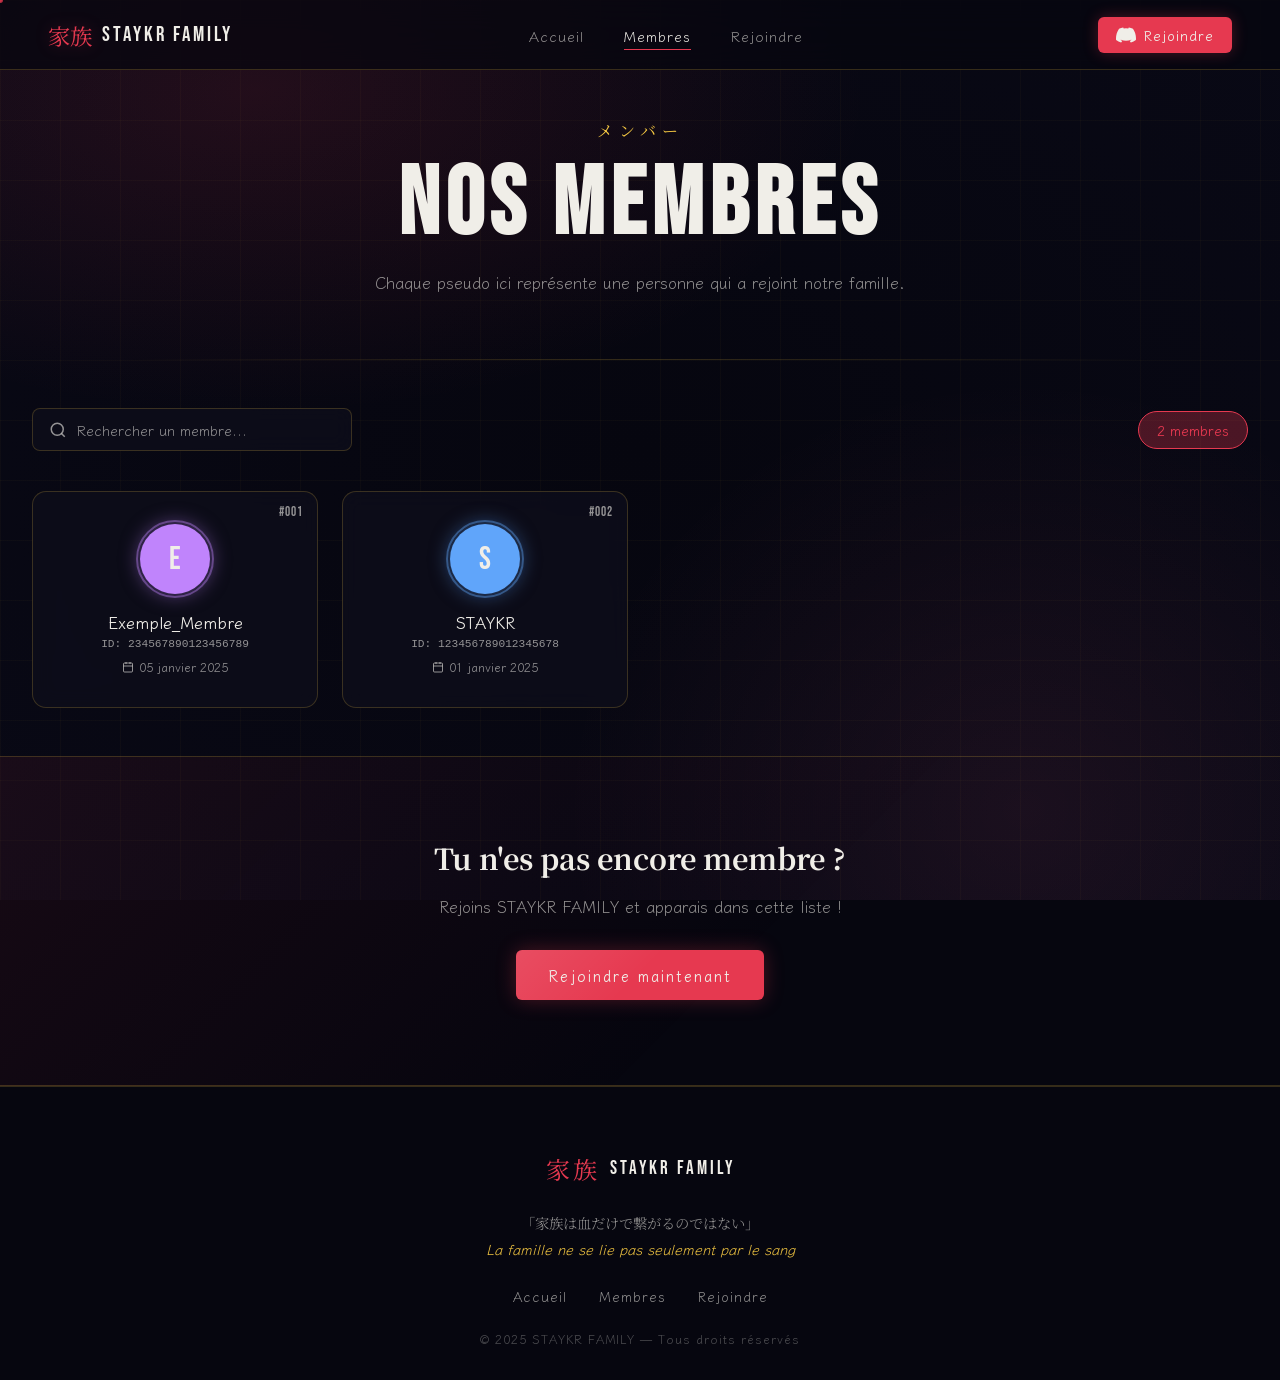
==== membres.html @ 94d7b800 "Premier Upload" ====
<!DOCTYPE html>
<html lang="fr">
<head>
  <meta charset="UTF-8" />
  <meta name="viewport" content="width=device-width, initial-scale=1.0"/>
  <title>STAYKR FAMILY — Membres</title>
  <link rel="preconnect" href="https://fonts.googleapis.com">
  <link rel="preconnect" href="https://fonts.gstatic.com" crossorigin>
  <link href="https://fonts.googleapis.com/css2?family=Noto+Serif+JP:wght@300;400;700;900&family=Bebas+Neue&family=Klee+One:wght@400;600&display=swap" rel="stylesheet">
  <link rel="stylesheet" href="css/style.css">
</head>
<body>

  <div class="sakura-container" id="sakuraContainer"></div>
  <div class="bg-gradient"></div>
  <div class="grid-overlay"></div>

  <nav class="navbar" id="navbar">
    <div class="nav-logo">
      <span class="kanji">家族</span>
      <span class="brand">STAYKR FAMILY</span>
    </div>
    <ul class="nav-links">
      <li><a href="index.html">Accueil</a></li>
      <li><a href="membres.html" class="active">Membres</a></li>
      <li><a href="rejoindre.html">Rejoindre</a></li>
    </ul>
    <div class="nav-discord">
      <a href="rejoindre.html" class="btn-discord">
        <svg width="20" height="20" viewBox="0 0 24 24" fill="currentColor"><path d="M20.317 4.37a19.791 19.791 0 0 0-4.885-1.515.074.074 0 0 0-.079.037c-.21.375-.444.864-.608 1.25a18.27 18.27 0 0 0-5.487 0 12.64 12.64 0 0 0-.617-1.25.077.077 0 0 0-.079-.037A19.736 19.736 0 0 0 3.677 4.37a.07.07 0 0 0-.032.027C.533 9.046-.32 13.58.099 18.057.1 18.08.114 18.1.127 18.115a19.9 19.9 0 0 0 5.993 3.03.078.078 0 0 0 .084-.028 14.09 14.09 0 0 0 1.226-1.994.076.076 0 0 0-.041-.106 13.107 13.107 0 0 1-1.872-.892.077.077 0 0 1-.008-.128 10.2 10.2 0 0 0 .372-.292.074.074 0 0 1 .077-.01c3.928 1.793 8.18 1.793 12.062 0a.074.074 0 0 1 .078.01c.12.098.246.198.373.292a.077.077 0 0 1-.006.127 12.299 12.299 0 0 1-1.873.892.077.077 0 0 0-.041.107c.36.698.772 1.362 1.225 1.993a.076.076 0 0 0 .084.028 19.839 19.839 0 0 0 6.002-3.03.077.077 0 0 0 .032-.054c.5-5.177-.838-9.674-3.549-13.66a.061.061 0 0 0-.031-.03z"/></svg>
        Rejoindre
      </a>
    </div>
  </nav>

  <!-- Page Header -->
  <section class="page-hero">
    <div class="page-hero-content">
      <p class="page-sub">メンバー</p>
      <h1 class="page-title">Nos Membres</h1>
      <p class="page-desc">Chaque pseudo ici représente une personne qui a rejoint notre famille.</p>
    </div>
  </section>

  <!-- Search & Filter -->
  <section class="members-section">
    <div class="members-controls">
      <div class="search-box">
        <svg class="search-icon" width="18" height="18" viewBox="0 0 24 24" fill="none" stroke="currentColor" stroke-width="2"><circle cx="11" cy="11" r="8"/><path d="m21 21-4.35-4.35"/></svg>
        <input type="text" id="searchInput" placeholder="Rechercher un membre..." />
      </div>
      <div class="members-count-badge">
        <span id="displayCount">0</span> membres
      </div>
    </div>

    <!-- Membres Grid -->
    <div class="members-grid" id="membersGrid">
      <div class="loading-state">
        <div class="loading-spinner"></div>
        <p>Chargement des membres...</p>
      </div>
    </div>

    <!-- Empty state -->
    <div class="empty-state" id="emptyState" style="display:none;">
      <div class="empty-kanji">探</div>
      <p>Aucun membre trouvé</p>
    </div>
  </section>

  <!-- CTA pour rejoindre -->
  <section class="join-cta-section">
    <div class="join-cta-content">
      <h2>Tu n'es pas encore membre ?</h2>
      <p>Rejoins STAYKR FAMILY et apparais dans cette liste !</p>
      <a href="rejoindre.html" class="btn-primary">Rejoindre maintenant</a>
    </div>
  </section>

  <footer class="footer">
    <div class="footer-content">
      <div class="footer-logo">
        <span class="kanji">家族</span>
        <span>STAYKR FAMILY</span>
      </div>
      <p class="footer-quote">「家族は血だけで繋がるのではない」<br><em>La famille ne se lie pas seulement par le sang</em></p>
      <div class="footer-links">
        <a href="index.html">Accueil</a>
        <a href="membres.html">Membres</a>
        <a href="rejoindre.html">Rejoindre</a>
      </div>
      <p class="footer-copy">© 2025 STAYKR FAMILY — Tous droits réservés</p>
    </div>
  </footer>

  <script src="js/sakura.js"></script>
  <script src="js/main.js"></script>
  <script>
    let allMembers = [];

    const colors = ['#ff6b9d','#c084fc','#60a5fa','#34d399','#fbbf24','#f87171','#a78bfa'];

    function getColor(username) {
      let hash = 0;
      for (let c of username) hash += c.charCodeAt(0);
      return colors[hash % colors.length];
    }

    function renderMembers(members) {
      const grid = document.getElementById('membersGrid');
      const empty = document.getElementById('emptyState');
      document.getElementById('displayCount').textContent = members.length;

      if (members.length === 0) {
        grid.innerHTML = '';
        empty.style.display = 'flex';
        return;
      }
      empty.style.display = 'none';

      grid.innerHTML = members.map((m, i) => {
        const color = getColor(m.username);
        const date = new Date(m.joined_at);
        const dateStr = date.toLocaleDateString('fr-FR', { day: '2-digit', month: 'long', year: 'numeric' });
        const num = String(i + 1).padStart(3, '0');
        return `
          <div class="member-card reveal-up" style="--delay:${(i % 12) * 0.05}s">
            <div class="member-card-num">#${num}</div>
            <div class="member-card-avatar" style="--color:${color}">
              ${m.username.charAt(0).toUpperCase()}
              <div class="avatar-ring" style="--color:${color}"></div>
            </div>
            <div class="member-card-body">
              <h3 class="member-card-name">${m.username}</h3>
              <p class="member-card-id">ID: ${m.discord_id}</p>
              <p class="member-card-date">
                <svg width="12" height="12" viewBox="0 0 24 24" fill="none" stroke="currentColor" stroke-width="2"><rect x="3" y="4" width="18" height="18" rx="2"/><line x1="16" y1="2" x2="16" y2="6"/><line x1="8" y1="2" x2="8" y2="6"/><line x1="3" y1="10" x2="21" y2="10"/></svg>
                ${dateStr}
              </p>
            </div>
            <div class="member-card-glow" style="--color:${color}"></div>
          </div>
        `;
      }).join('');
      revealElements();
    }

    fetch('api/members.json')
      .then(r => r.json())
      .then(data => {
        allMembers = [...data.members].reverse();
        renderMembers(allMembers);
      })
      .catch(() => {
        document.getElementById('membersGrid').innerHTML = `
          <div class="error-state">
            <div class="error-kanji">⚠</div>
            <p>Impossible de charger les membres.</p>
            <p class="error-sub">Assure-toi que le bot Discord est configuré.</p>
          </div>
        `;
      });

    document.getElementById('searchInput').addEventListener('input', function() {
      const q = this.value.toLowerCase().trim();
      const filtered = q ? allMembers.filter(m => m.username.toLowerCase().includes(q)) : allMembers;
      renderMembers(filtered);
    });
  </script>
</body>
</html>
---- css/style.css ----
/* ============================================
   STAYKR FAMILY — CSS Principal
   Thème Japonais Animé
   ============================================ */

@import url('https://fonts.googleapis.com/css2?family=Noto+Serif+JP:wght@300;400;700;900&family=Bebas+Neue&family=Klee+One:wght@400;600&display=swap');

/* ---- Variables ---- */
:root {
  --black: #06060f;
  --deep: #0d0d1a;
  --panel: rgba(13, 13, 26, 0.85);
  --red: #e63950;
  --red-glow: rgba(230, 57, 80, 0.3);
  --gold: #f5c842;
  --gold-dim: rgba(245, 200, 66, 0.15);
  --pink: #ff6b9d;
  --pink-dim: rgba(255, 107, 157, 0.15);
  --white: #f0eee8;
  --white-dim: rgba(240, 238, 232, 0.6);
  --border: rgba(245, 200, 66, 0.2);
  --font-title: 'Bebas Neue', sans-serif;
  --font-jp: 'Noto Serif JP', serif;
  --font-body: 'Klee One', cursive;
}

/* ---- Reset ---- */
*, *::before, *::after { box-sizing: border-box; margin: 0; padding: 0; }
html { scroll-behavior: smooth; }
body {
  background: var(--black);
  color: var(--white);
  font-family: var(--font-body);
  overflow-x: hidden;
  cursor: default;
}
a { text-decoration: none; color: inherit; }

/* ---- Curseur personnalisé ---- */
body { cursor: url("data:image/svg+xml,%3Csvg xmlns='http://www.w3.org/2000/svg' width='24' height='24' viewBox='0 0 24 24'%3E%3Ccircle cx='12' cy='12' r='4' fill='%23e63950' opacity='0.8'/%3E%3C/svg%3E") 12 12, auto; }

/* ---- Fond animé ---- */
.bg-gradient {
  position: fixed;
  inset: 0;
  background:
    radial-gradient(ellipse 80% 60% at 20% 10%, rgba(230, 57, 80, 0.12) 0%, transparent 60%),
    radial-gradient(ellipse 60% 80% at 80% 90%, rgba(255, 107, 157, 0.08) 0%, transparent 60%),
    radial-gradient(ellipse 100% 100% at 50% 50%, #06060f 0%, #0a0a18 100%);
  z-index: -2;
  animation: bgPulse 8s ease-in-out infinite alternate;
}
@keyframes bgPulse {
  0%   { opacity: 1; }
  100% { opacity: 0.85; filter: hue-rotate(10deg); }
}

.grid-overlay {
  position: fixed;
  inset: 0;
  background-image:
    linear-gradient(rgba(245, 200, 66, 0.03) 1px, transparent 1px),
    linear-gradient(90deg, rgba(245, 200, 66, 0.03) 1px, transparent 1px);
  background-size: 60px 60px;
  z-index: -1;
  animation: gridMove 20s linear infinite;
}
@keyframes gridMove {
  0%   { background-position: 0 0; }
  100% { background-position: 60px 60px; }
}

/* ---- Sakura container ---- */
.sakura-container {
  position: fixed;
  inset: 0;
  pointer-events: none;
  z-index: 0;
  overflow: hidden;
}

/* ---- Navbar ---- */
.navbar {
  position: fixed;
  top: 0; left: 0; right: 0;
  z-index: 1000;
  display: flex;
  align-items: center;
  justify-content: space-between;
  padding: 0 3rem;
  height: 70px;
  background: rgba(6, 6, 15, 0.7);
  backdrop-filter: blur(20px);
  border-bottom: 1px solid var(--border);
  transition: all 0.3s;
}
.navbar.scrolled {
  height: 60px;
  background: rgba(6, 6, 15, 0.95);
}

.nav-logo {
  display: flex;
  align-items: center;
  gap: 10px;
}
.nav-logo .kanji {
  font-family: var(--font-jp);
  font-size: 1.4rem;
  color: var(--red);
  filter: drop-shadow(0 0 8px var(--red-glow));
  animation: kanjiFloat 3s ease-in-out infinite;
}
@keyframes kanjiFloat {
  0%, 100% { transform: translateY(0); }
  50%       { transform: translateY(-3px); }
}
.nav-logo .brand {
  font-family: var(--font-title);
  font-size: 1.3rem;
  letter-spacing: 3px;
  color: var(--white);
}

.nav-links {
  display: flex;
  list-style: none;
  gap: 2.5rem;
}
.nav-links a {
  font-family: var(--font-body);
  font-size: 0.9rem;
  letter-spacing: 1px;
  color: var(--white-dim);
  position: relative;
  transition: color 0.3s;
}
.nav-links a::after {
  content: '';
  position: absolute;
  bottom: -4px; left: 0; right: 0;
  height: 1px;
  background: var(--red);
  transform: scaleX(0);
  transition: transform 0.3s;
  transform-origin: left;
}
.nav-links a:hover,
.nav-links a.active {
  color: var(--white);
}
.nav-links a:hover::after,
.nav-links a.active::after {
  transform: scaleX(1);
}

.btn-discord {
  display: flex;
  align-items: center;
  gap: 8px;
  padding: 8px 18px;
  background: var(--red);
  color: var(--white);
  border-radius: 6px;
  font-size: 0.85rem;
  font-weight: 600;
  letter-spacing: 1px;
  transition: all 0.3s;
  box-shadow: 0 0 15px var(--red-glow);
}
.btn-discord:hover {
  background: #c8233d;
  transform: translateY(-2px);
  box-shadow: 0 0 25px var(--red-glow);
}

/* ---- Hero ---- */
.hero {
  min-height: 100vh;
  display: flex;
  align-items: center;
  justify-content: center;
  padding: 0 2rem;
  position: relative;
  overflow: hidden;
}

.hero-content {
  display: flex;
  align-items: center;
  gap: 6rem;
  max-width: 1100px;
  width: 100%;
  padding-top: 70px;
}

/* Torii Gate SVG animé */
.torii-gate {
  flex-shrink: 0;
  width: 180px;
  display: flex;
  flex-direction: column;
  align-items: center;
  animation: toriiPulse 4s ease-in-out infinite;
}
@keyframes toriiPulse {
  0%, 100% { filter: drop-shadow(0 0 20px var(--red-glow)); }
  50%       { filter: drop-shadow(0 0 40px rgba(230,57,80,0.5)); }
}
.torii-top {
  width: 180px; height: 18px;
  background: var(--red);
  border-radius: 4px 4px 0 0;
  position: relative;
}
.torii-top::before, .torii-top::after {
  content: '';
  position: absolute;
  bottom: -10px; left: -20px; right: -20px;
  height: 14px;
  background: var(--red);
  border-radius: 2px;
}
.torii-top::after { bottom: -24px; left: -10px; right: -10px; }
.torii-mid {
  width: 140px; height: 12px;
  background: var(--red);
  margin-top: 20px;
  border-radius: 2px;
}
.torii-pillars {
  display: flex;
  justify-content: space-between;
  width: 130px;
  margin-top: 8px;
}
.pillar {
  width: 14px;
  height: 200px;
  background: linear-gradient(180deg, var(--red) 0%, #8b1a28 100%);
  border-radius: 0 0 4px 4px;
}

.hero-text { flex: 1; }
.hero-sub {
  font-family: var(--font-jp);
  font-size: 0.95rem;
  color: var(--gold);
  letter-spacing: 4px;
  margin-bottom: 1rem;
  opacity: 0;
  animation: revealUp 0.8s 0.2s forwards;
}
.hero-title {
  display: flex;
  flex-direction: column;
  gap: 0;
  line-height: 0.9;
  margin-bottom: 1.5rem;
}
.hero-title .line1 {
  font-family: var(--font-title);
  font-size: clamp(5rem, 10vw, 9rem);
  color: var(--white);
  letter-spacing: 8px;
  opacity: 0;
  animation: revealUp 0.8s 0.4s forwards;
}
.hero-title .line2 {
  font-family: var(--font-title);
  font-size: clamp(5rem, 10vw, 9rem);
  color: var(--red);
  letter-spacing: 8px;
  text-shadow: 0 0 40px var(--red-glow);
  opacity: 0;
  animation: revealUp 0.8s 0.6s forwards;
}
.hero-desc {
  color: var(--white-dim);
  font-size: 1rem;
  line-height: 1.8;
  margin-bottom: 2.5rem;
  opacity: 0;
  animation: revealUp 0.8s 0.8s forwards;
}
.hero-cta {
  display: flex;
  gap: 1rem;
  flex-wrap: wrap;
  opacity: 0;
  animation: revealUp 0.8s 1s forwards;
}

.scroll-indicator {
  position: absolute;
  bottom: 2.5rem;
  left: 50%;
  transform: translateX(-50%);
  display: flex;
  flex-direction: column;
  align-items: center;
  gap: 8px;
  color: var(--white-dim);
  font-size: 0.75rem;
  letter-spacing: 3px;
  text-transform: uppercase;
  animation: fadeIn 1s 1.5s both;
}
.scroll-line {
  width: 1px;
  height: 50px;
  background: linear-gradient(180deg, var(--gold) 0%, transparent 100%);
  animation: scrollLine 2s ease-in-out infinite;
}
@keyframes scrollLine {
  0%   { transform: scaleY(0); transform-origin: top; opacity: 0; }
  50%  { transform: scaleY(1); transform-origin: top; opacity: 1; }
  100% { transform: scaleY(0); transform-origin: bottom; opacity: 0; }
}

/* ---- Boutons ---- */
.btn-primary {
  display: inline-block;
  padding: 14px 32px;
  background: var(--red);
  color: var(--white);
  font-family: var(--font-body);
  font-size: 0.95rem;
  font-weight: 600;
  letter-spacing: 2px;
  border-radius: 6px;
  transition: all 0.3s;
  box-shadow: 0 0 20px var(--red-glow);
  position: relative;
  overflow: hidden;
}
.btn-primary::before {
  content: '';
  position: absolute;
  inset: 0;
  background: linear-gradient(135deg, rgba(255,255,255,0.1) 0%, transparent 50%);
  transition: opacity 0.3s;
}
.btn-primary:hover {
  transform: translateY(-3px);
  box-shadow: 0 0 35px var(--red-glow), 0 8px 20px rgba(0,0,0,0.4);
}

.btn-secondary {
  display: inline-block;
  padding: 14px 32px;
  background: transparent;
  color: var(--white);
  font-family: var(--font-body);
  font-size: 0.95rem;
  font-weight: 600;
  letter-spacing: 2px;
  border: 1px solid var(--border);
  border-radius: 6px;
  transition: all 0.3s;
}
.btn-secondary:hover {
  border-color: var(--gold);
  color: var(--gold);
  background: var(--gold-dim);
  transform: translateY(-3px);
}

.btn-outline {
  display: inline-block;
  padding: 12px 28px;
  border: 1px solid var(--red);
  color: var(--red);
  border-radius: 6px;
  font-size: 0.9rem;
  letter-spacing: 1px;
  transition: all 0.3s;
}
.btn-outline:hover {
  background: var(--red);
  color: var(--white);
  box-shadow: 0 0 20px var(--red-glow);
}

/* ---- Stats ---- */
.stats-section {
  padding: 5rem 2rem;
  max-width: 1000px;
  margin: 0 auto;
}
.stats-grid {
  display: grid;
  grid-template-columns: repeat(3, 1fr);
  gap: 2rem;
}
.stat-card {
  text-align: center;
  padding: 3rem 2rem;
  background: var(--panel);
  border: 1px solid var(--border);
  border-radius: 12px;
  position: relative;
  overflow: hidden;
  transition: all 0.3s;
  backdrop-filter: blur(10px);
}
.stat-card::before {
  content: '';
  position: absolute;
  inset: 0;
  background: linear-gradient(135deg, var(--red-glow) 0%, transparent 60%);
  opacity: 0;
  transition: opacity 0.3s;
}
.stat-card:hover {
  transform: translateY(-8px);
  border-color: var(--red);
  box-shadow: 0 20px 40px rgba(0,0,0,0.4), 0 0 30px var(--red-glow);
}
.stat-card:hover::before { opacity: 1; }
.stat-kanji {
  font-family: var(--font-jp);
  font-size: 3rem;
  color: var(--red);
  opacity: 0.4;
  margin-bottom: 0.5rem;
  filter: blur(0);
  transition: all 0.3s;
}
.stat-card:hover .stat-kanji { opacity: 0.8; filter: drop-shadow(0 0 10px var(--red-glow)); }
.stat-number {
  font-family: var(--font-title);
  font-size: 3.5rem;
  color: var(--white);
  line-height: 1;
  margin-bottom: 0.5rem;
}
.stat-label {
  color: var(--white-dim);
  font-size: 0.85rem;
  letter-spacing: 2px;
  text-transform: uppercase;
}

/* ---- Section Header ---- */
.section-header {
  display: flex;
  align-items: center;
  gap: 1.5rem;
  margin-bottom: 3rem;
  max-width: 1200px;
  margin-left: auto;
  margin-right: auto;
  padding: 0 2rem;
}
.section-line {
  flex: 1;
  height: 1px;
  background: linear-gradient(90deg, transparent, var(--border), transparent);
}
.section-title {
  font-family: var(--font-jp);
  font-size: 1.2rem;
  font-weight: 400;
  color: var(--gold);
  white-space: nowrap;
  letter-spacing: 2px;
}

/* ---- Recent Members (Homepage) ---- */
.recent-section {
  padding: 4rem 2rem;
  max-width: 1200px;
  margin: 0 auto;
}
.members-preview {
  display: grid;
  grid-template-columns: repeat(auto-fill, minmax(260px, 1fr));
  gap: 1rem;
  margin-bottom: 2.5rem;
}
.member-pill {
  display: flex;
  align-items: center;
  gap: 1rem;
  padding: 1rem 1.5rem;
  background: var(--panel);
  border: 1px solid var(--border);
  border-radius: 10px;
  transition: all 0.3s;
  backdrop-filter: blur(10px);
}
.member-pill:hover {
  border-color: var(--red);
  background: rgba(230, 57, 80, 0.08);
  transform: translateX(6px);
}
.member-avatar {
  width: 40px; height: 40px;
  background: var(--red);
  border-radius: 50%;
  display: flex;
  align-items: center;
  justify-content: center;
  font-family: var(--font-title);
  font-size: 1.2rem;
  flex-shrink: 0;
  box-shadow: 0 0 15px var(--red-glow);
}
.member-info { flex: 1; overflow: hidden; }
.member-name {
  font-weight: 600;
  font-size: 0.95rem;
  display: block;
  overflow: hidden;
  text-overflow: ellipsis;
  white-space: nowrap;
}
.member-date {
  font-size: 0.75rem;
  color: var(--white-dim);
}

.section-cta { text-align: center; }

/* ---- Features ---- */
.features-section {
  padding: 5rem 2rem;
  max-width: 1100px;
  margin: 0 auto;
}
.features-grid {
  display: grid;
  grid-template-columns: repeat(3, 1fr);
  gap: 2rem;
}
.feature-card {
  padding: 2.5rem;
  background: var(--panel);
  border: 1px solid var(--border);
  border-radius: 12px;
  transition: all 0.4s;
  position: relative;
  overflow: hidden;
  backdrop-filter: blur(10px);
}
.feature-card::after {
  content: '';
  position: absolute;
  bottom: 0; left: 0; right: 0;
  height: 2px;
  background: linear-gradient(90deg, var(--red), var(--pink));
  transform: scaleX(0);
  transition: transform 0.4s;
}
.feature-card:hover {
  transform: translateY(-8px);
  border-color: rgba(230, 57, 80, 0.3);
  box-shadow: 0 20px 40px rgba(0,0,0,0.4);
}
.feature-card:hover::after { transform: scaleX(1); }
.feature-icon {
  font-size: 2.5rem;
  margin-bottom: 1.2rem;
  display: block;
}
.feature-card h3 {
  font-family: var(--font-jp);
  font-size: 1.1rem;
  margin-bottom: 0.8rem;
  color: var(--white);
}
.feature-card p {
  color: var(--white-dim);
  font-size: 0.9rem;
  line-height: 1.7;
}

/* ---- Page Hero ---- */
.page-hero {
  min-height: 40vh;
  display: flex;
  align-items: center;
  justify-content: center;
  text-align: center;
  padding: 100px 2rem 3rem;
  position: relative;
}
.page-hero::after {
  content: '';
  position: absolute;
  bottom: 0; left: 10%; right: 10%;
  height: 1px;
  background: linear-gradient(90deg, transparent, var(--border), transparent);
}
.page-sub {
  font-family: var(--font-jp);
  color: var(--gold);
  letter-spacing: 6px;
  font-size: 1rem;
  margin-bottom: 1rem;
  animation: revealUp 0.6s 0.1s both;
}
.page-title {
  font-family: var(--font-title);
  font-size: clamp(3rem, 8vw, 6rem);
  letter-spacing: 6px;
  animation: revealUp 0.6s 0.2s both;
  line-height: 1;
}
.page-desc {
  color: var(--white-dim);
  margin-top: 1rem;
  font-size: 1rem;
  animation: revealUp 0.6s 0.3s both;
}

/* ---- Members Page ---- */
.members-section {
  padding: 3rem 2rem;
  max-width: 1300px;
  margin: 0 auto;
}
.members-controls {
  display: flex;
  align-items: center;
  justify-content: space-between;
  margin-bottom: 2.5rem;
  gap: 1rem;
  flex-wrap: wrap;
}
.search-box {
  display: flex;
  align-items: center;
  gap: 10px;
  background: var(--panel);
  border: 1px solid var(--border);
  border-radius: 8px;
  padding: 10px 16px;
  width: 320px;
  backdrop-filter: blur(10px);
  transition: border-color 0.3s;
}
.search-box:focus-within { border-color: var(--red); }
.search-icon { color: var(--white-dim); flex-shrink: 0; }
.search-box input {
  background: none;
  border: none;
  outline: none;
  color: var(--white);
  font-family: var(--font-body);
  font-size: 0.9rem;
  width: 100%;
}
.search-box input::placeholder { color: var(--white-dim); }

.members-count-badge {
  padding: 8px 18px;
  background: var(--red-glow);
  border: 1px solid var(--red);
  border-radius: 20px;
  font-size: 0.85rem;
  color: var(--red);
  font-weight: 600;
}

.members-grid {
  display: grid;
  grid-template-columns: repeat(auto-fill, minmax(240px, 1fr));
  gap: 1.5rem;
}

/* ---- Member Card ---- */
.member-card {
  position: relative;
  padding: 2rem 1.5rem;
  background: var(--panel);
  border: 1px solid var(--border);
  border-radius: 14px;
  text-align: center;
  transition: all 0.4s;
  backdrop-filter: blur(10px);
  overflow: hidden;
  animation-delay: var(--delay, 0s);
}
.member-card:hover {
  transform: translateY(-8px) scale(1.02);
  border-color: var(--color, var(--red));
  box-shadow: 0 20px 40px rgba(0,0,0,0.5), 0 0 25px rgba(from var(--color, var(--red)) r g b / 0.3);
}
.member-card-glow {
  position: absolute;
  inset: 0;
  background: radial-gradient(circle at 50% 0%, var(--color) 0%, transparent 70%);
  opacity: 0;
  transition: opacity 0.4s;
  pointer-events: none;
}
.member-card:hover .member-card-glow { opacity: 0.06; }
.member-card-num {
  position: absolute;
  top: 12px; right: 14px;
  font-family: var(--font-title);
  font-size: 0.8rem;
  color: var(--white-dim);
  letter-spacing: 1px;
}
.member-card-avatar {
  width: 70px; height: 70px;
  background: var(--color, var(--red));
  border-radius: 50%;
  display: flex;
  align-items: center;
  justify-content: center;
  font-family: var(--font-title);
  font-size: 2rem;
  margin: 0 auto 1rem;
  position: relative;
  box-shadow: 0 0 20px color-mix(in srgb, var(--color, var(--red)) 50%, transparent);
}
.avatar-ring {
  position: absolute;
  inset: -4px;
  border-radius: 50%;
  border: 2px solid var(--color, var(--red));
  opacity: 0.4;
  animation: ringPulse 2s ease-in-out infinite;
}
@keyframes ringPulse {
  0%, 100% { transform: scale(1); opacity: 0.4; }
  50%       { transform: scale(1.1); opacity: 0; }
}
.member-card-name {
  font-size: 1rem;
  font-weight: 600;
  margin-bottom: 4px;
  overflow: hidden;
  text-overflow: ellipsis;
  white-space: nowrap;
}
.member-card-id {
  font-size: 0.7rem;
  color: var(--white-dim);
  margin-bottom: 8px;
  font-family: monospace;
}
.member-card-date {
  font-size: 0.75rem;
  color: var(--white-dim);
  display: flex;
  align-items: center;
  justify-content: center;
  gap: 5px;
}

/* Empty / Loading / Error states */
.loading-state, .error-state, .empty-state {
  grid-column: 1/-1;
  display: flex;
  flex-direction: column;
  align-items: center;
  justify-content: center;
  padding: 5rem 2rem;
  gap: 1rem;
  color: var(--white-dim);
}
.loading-spinner {
  width: 50px; height: 50px;
  border: 2px solid var(--border);
  border-top-color: var(--red);
  border-radius: 50%;
  animation: spin 0.8s linear infinite;
}
@keyframes spin { to { transform: rotate(360deg); } }

.empty-state { display: flex; }
.empty-kanji, .error-kanji {
  font-family: var(--font-jp);
  font-size: 4rem;
  opacity: 0.3;
}
.error-sub { font-size: 0.8rem; }
.no-members {
  grid-column: 1/-1;
  text-align: center;
  color: var(--white-dim);
  padding: 3rem;
  font-style: italic;
}

.loading-members {
  grid-column: 1/-1;
  display: flex;
  justify-content: center;
  align-items: center;
  gap: 8px;
  padding: 3rem;
}
.loading-dot {
  width: 10px; height: 10px;
  background: var(--red);
  border-radius: 50%;
  animation: dotBounce 1.2s ease-in-out infinite;
}
.loading-dot:nth-child(2) { animation-delay: 0.2s; }
.loading-dot:nth-child(3) { animation-delay: 0.4s; }
@keyframes dotBounce {
  0%, 80%, 100% { transform: scale(0.8); opacity: 0.4; }
  40%           { transform: scale(1.2); opacity: 1; }
}

/* ---- Join Page ---- */
.join-section {
  max-width: 900px;
  margin: 0 auto;
  padding: 3rem 2rem 6rem;
  display: flex;
  flex-direction: column;
  gap: 4rem;
}
.join-card {
  background: var(--panel);
  border: 1px solid var(--border);
  border-radius: 16px;
  padding: 2.5rem;
  backdrop-filter: blur(10px);
}
.join-card-header {
  display: flex;
  align-items: flex-start;
  gap: 1.5rem;
  margin-bottom: 2rem;
}
.discord-big { color: #5865F2; filter: drop-shadow(0 0 15px rgba(88,101,242,0.5)); }
.join-card-header h2 {
  font-family: var(--font-jp);
  font-size: 1.4rem;
  margin-bottom: 0.5rem;
}
.join-card-header p { color: var(--white-dim); font-size: 0.9rem; }

.server-preview {
  display: flex;
  align-items: center;
  gap: 1.5rem;
  padding: 1.5rem;
  background: rgba(88,101,242,0.08);
  border: 1px solid rgba(88,101,242,0.2);
  border-radius: 10px;
  margin-bottom: 1.5rem;
}
.server-icon {
  width: 60px; height: 60px;
  background: var(--red);
  border-radius: 50%;
  display: flex;
  align-items: center;
  justify-content: center;
  flex-shrink: 0;
  box-shadow: 0 0 20px var(--red-glow);
}
.server-kanji { font-family: var(--font-jp); font-size: 1.5rem; }
.server-info h3 { font-size: 1.1rem; margin-bottom: 2px; }
.server-info p { color: var(--white-dim); font-size: 0.85rem; }
.server-stats {
  display: flex;
  align-items: center;
  gap: 6px;
  margin-top: 6px;
  font-size: 0.8rem;
  color: #43b581;
}
.online-dot {
  width: 8px; height: 8px;
  background: #43b581;
  border-radius: 50%;
  animation: onlinePulse 2s ease-in-out infinite;
}
@keyframes onlinePulse {
  0%, 100% { box-shadow: 0 0 0 0 rgba(67,181,129,0.4); }
  70%       { box-shadow: 0 0 0 6px rgba(67,181,129,0); }
}

.btn-discord-big {
  display: flex;
  align-items: center;
  justify-content: center;
  gap: 12px;
  padding: 16px 32px;
  background: #5865F2;
  color: var(--white);
  border-radius: 10px;
  font-size: 1.1rem;
  font-weight: 700;
  letter-spacing: 1px;
  width: 100%;
  transition: all 0.3s;
  box-shadow: 0 0 20px rgba(88,101,242,0.3);
}
.btn-discord-big:hover {
  background: #4752c4;
  transform: translateY(-3px);
  box-shadow: 0 0 35px rgba(88,101,242,0.5);
}

.join-note {
  margin-top: 1rem;
  padding: 10px 14px;
  background: rgba(245,200,66,0.08);
  border: 1px solid rgba(245,200,66,0.2);
  border-radius: 6px;
  font-size: 0.8rem;
  color: var(--gold);
}
.join-note code {
  font-family: monospace;
  background: rgba(245,200,66,0.15);
  padding: 2px 6px;
  border-radius: 3px;
}

/* Steps */
.steps-section { text-align: center; }
.steps-title {
  font-family: var(--font-jp);
  font-size: 1.5rem;
  margin-bottom: 2.5rem;
  color: var(--gold);
}
.steps-grid {
  display: grid;
  grid-template-columns: repeat(3, 1fr);
  gap: 1.5rem;
}
.step-card {
  padding: 2.5rem 1.5rem;
  background: var(--panel);
  border: 1px solid var(--border);
  border-radius: 12px;
  position: relative;
  transition: all 0.3s;
  backdrop-filter: blur(10px);
}
.step-card:hover {
  border-color: var(--gold);
  transform: translateY(-6px);
  box-shadow: 0 15px 30px rgba(0,0,0,0.3), 0 0 20px var(--gold-dim);
}
.step-num {
  font-family: var(--font-title);
  font-size: 3rem;
  color: var(--red);
  opacity: 0.3;
  position: absolute;
  top: 10px; right: 16px;
  line-height: 1;
}
.step-kanji {
  font-family: var(--font-jp);
  font-size: 2.5rem;
  color: var(--gold);
  margin-bottom: 1rem;
  display: block;
}
.step-card h3 { font-size: 1rem; margin-bottom: 0.7rem; }
.step-card p { color: var(--white-dim); font-size: 0.85rem; line-height: 1.7; }

/* Bot section */
.bot-section {
  background: var(--panel);
  border: 1px solid var(--border);
  border-radius: 16px;
  padding: 2.5rem;
  backdrop-filter: blur(10px);
}
.bot-section h2 {
  font-family: var(--font-jp);
  font-size: 1.4rem;
  margin-bottom: 0.7rem;
}
.bot-section > p { color: var(--white-dim); margin-bottom: 2rem; }
.bot-instructions { display: flex; flex-direction: column; gap: 1.5rem; }
.instruction-block {
  padding: 1.5rem;
  background: rgba(245,200,66,0.04);
  border: 1px solid rgba(245,200,66,0.1);
  border-radius: 8px;
}
.instruction-block h3 {
  color: var(--gold);
  margin-bottom: 0.6rem;
  font-size: 0.95rem;
}
.instruction-block p { color: var(--white-dim); font-size: 0.87rem; margin-bottom: 0.8rem; }
.instruction-block p code {
  font-family: monospace;
  background: rgba(0,0,0,0.3);
  padding: 2px 6px;
  border-radius: 3px;
  color: var(--white);
}
.code-block {
  padding: 12px 16px;
  background: rgba(0,0,0,0.5);
  border: 1px solid rgba(255,255,255,0.08);
  border-radius: 6px;
  font-family: monospace;
  font-size: 0.85rem;
  color: #a3e635;
  line-height: 1.8;
}

/* ---- Join CTA Section ---- */
.join-cta-section {
  padding: 5rem 2rem;
  text-align: center;
  background: linear-gradient(135deg, rgba(230,57,80,0.08) 0%, transparent 60%);
  border-top: 1px solid var(--border);
  border-bottom: 1px solid var(--border);
}
.join-cta-content h2 {
  font-family: var(--font-jp);
  font-size: 1.8rem;
  margin-bottom: 1rem;
}
.join-cta-content p {
  color: var(--white-dim);
  margin-bottom: 2rem;
}

/* ---- Footer ---- */
.footer {
  padding: 4rem 2rem 2rem;
  border-top: 1px solid var(--border);
}
.footer-content {
  max-width: 600px;
  margin: 0 auto;
  text-align: center;
  display: flex;
  flex-direction: column;
  gap: 1.5rem;
  align-items: center;
}
.footer-logo {
  display: flex;
  align-items: center;
  gap: 10px;
  font-family: var(--font-title);
  font-size: 1.2rem;
  letter-spacing: 3px;
}
.footer-logo .kanji {
  font-family: var(--font-jp);
  color: var(--red);
  font-size: 1.5rem;
}
.footer-quote {
  color: var(--white-dim);
  font-family: var(--font-jp);
  font-size: 0.9rem;
  line-height: 1.8;
  font-weight: 300;
}
.footer-quote em { font-style: italic; color: var(--gold); font-family: var(--font-body); }
.footer-links {
  display: flex;
  gap: 2rem;
}
.footer-links a {
  color: var(--white-dim);
  font-size: 0.85rem;
  letter-spacing: 1px;
  transition: color 0.3s;
}
.footer-links a:hover { color: var(--red); }
.footer-copy {
  color: rgba(240,238,232,0.3);
  font-size: 0.75rem;
  letter-spacing: 1px;
}

/* ---- Reveal animations ---- */
@keyframes revealUp {
  from { opacity: 0; transform: translateY(30px); }
  to   { opacity: 1; transform: translateY(0); }
}
@keyframes fadeIn {
  from { opacity: 0; }
  to   { opacity: 1; }
}
.reveal-up {
  opacity: 0;
  transform: translateY(30px);
  transition: opacity 0.6s ease, transform 0.6s ease;
}
.reveal-up.revealed {
  opacity: 1;
  transform: translateY(0);
}

/* ---- Responsive ---- */
@media (max-width: 900px) {
  .hero-content { flex-direction: column; gap: 2rem; text-align: center; }
  .torii-gate { width: 120px; }
  .pillar { height: 130px; }
  .hero-cta { justify-content: center; }
  .stats-grid, .features-grid, .steps-grid { grid-template-columns: 1fr; }
  .section-header { flex-direction: column; }
  .section-line { display: none; }
  .navbar { padding: 0 1rem; }
  .nav-links { gap: 1rem; }
}
@media (max-width: 600px) {
  .members-controls { flex-direction: column; align-items: stretch; }
  .search-box { width: 100%; }
  .join-card-header { flex-direction: column; }
}
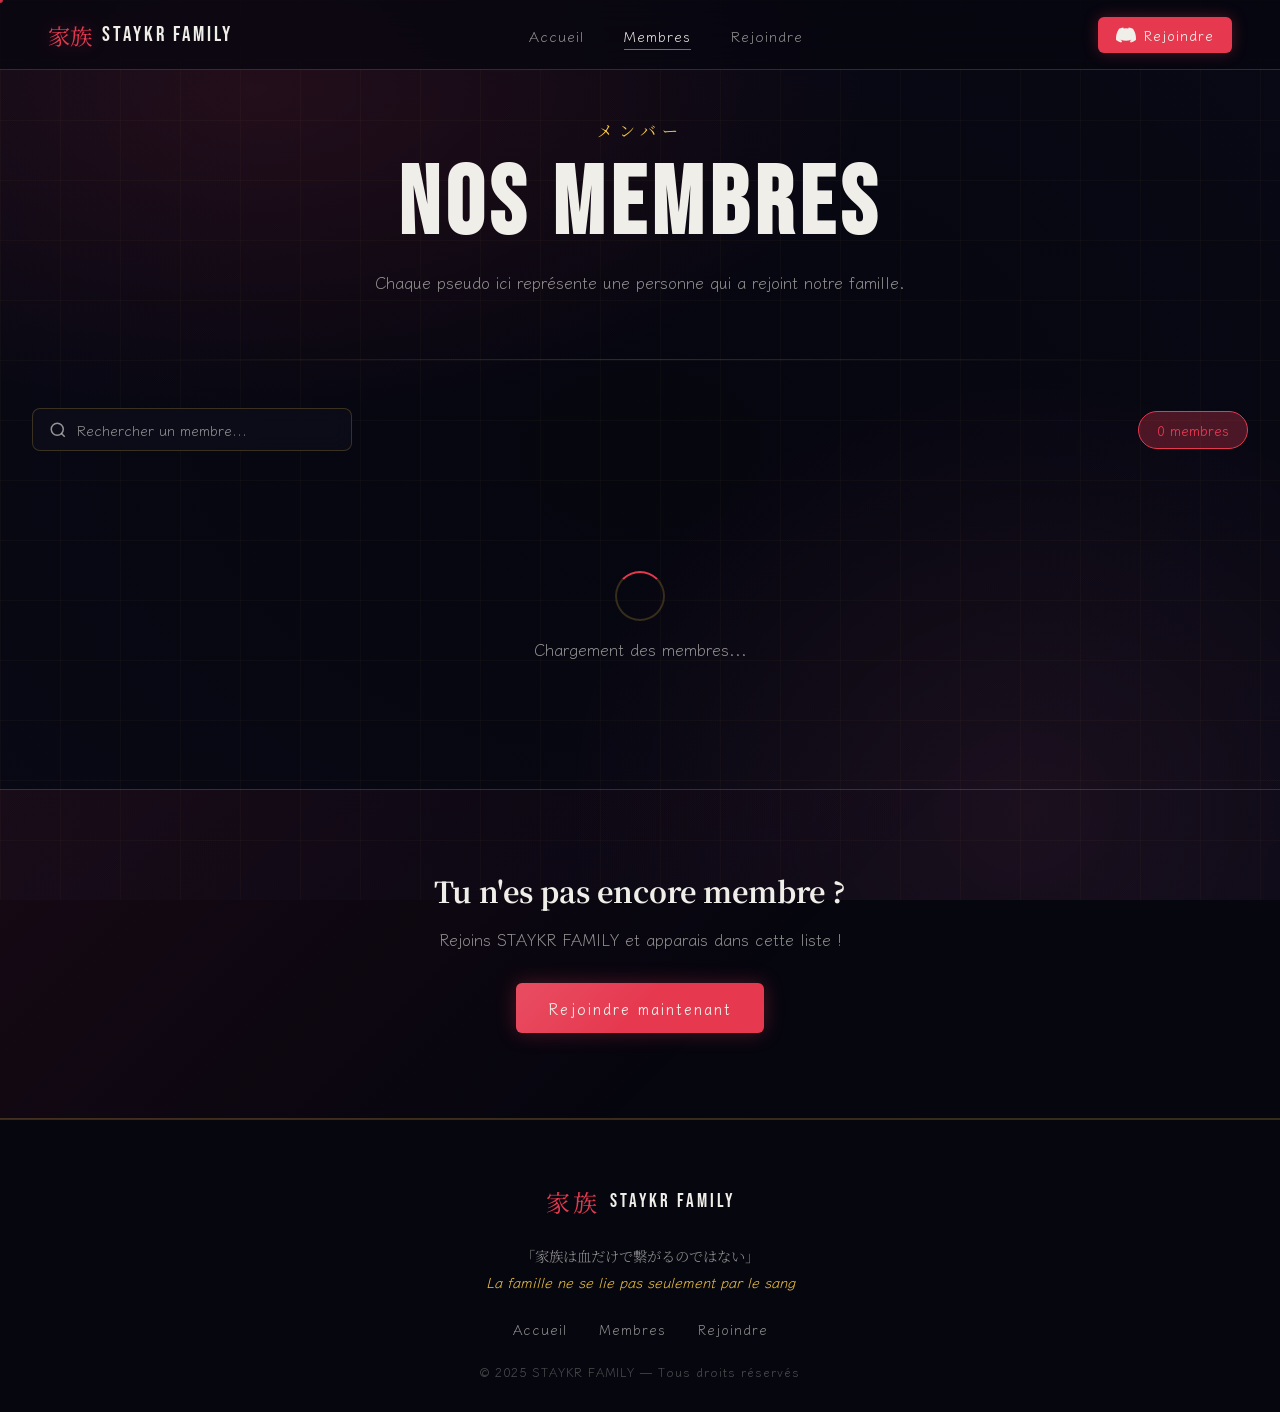
==== commit 21675be7: "Update membres.html" ====
--- a/membres.html
+++ b/membres.html
@@ -95,6 +95,7 @@
   </footer>
 
   <script src="js/sakura.js"></script>
+  <script src="js/membres-data.js"></script>
   <script src="js/main.js"></script>
   <script>
     let allMembers = [];
@@ -146,21 +147,9 @@
       revealElements();
     }
 
-    fetch('api/members.json')
-      .then(r => r.json())
-      .then(data => {
-        allMembers = [...data.members].reverse();
-        renderMembers(allMembers);
-      })
-      .catch(() => {
-        document.getElementById('membersGrid').innerHTML = `
-          <div class="error-state">
-            <div class="error-kanji">⚠</div>
-            <p>Impossible de charger les membres.</p>
-            <p class="error-sub">Assure-toi que le bot Discord est configuré.</p>
-          </div>
-        `;
-      });
+    // Chargement depuis membres-data.js (compatible GitHub Pages ✅)
+    allMembers = [...MEMBRES_DATA].reverse();
+    renderMembers(allMembers);
 
     document.getElementById('searchInput').addEventListener('input', function() {
       const q = this.value.toLowerCase().trim();
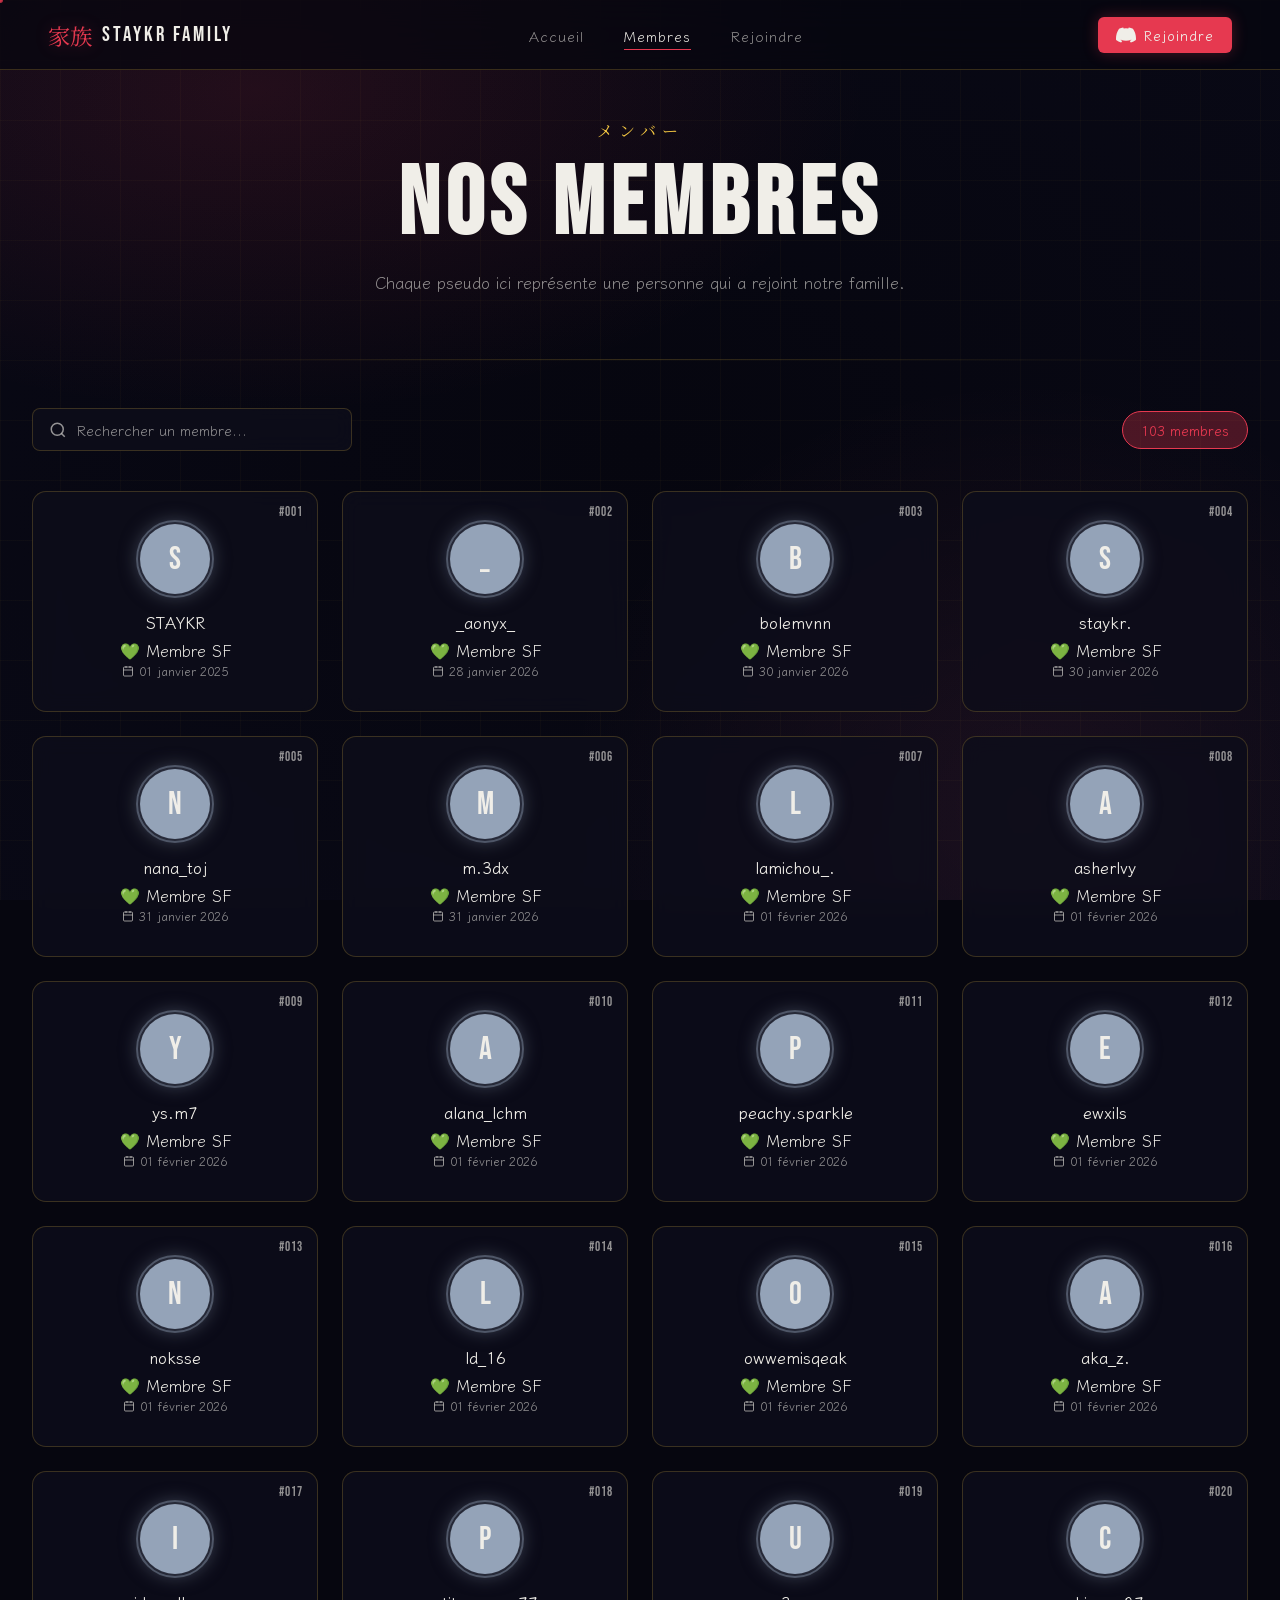
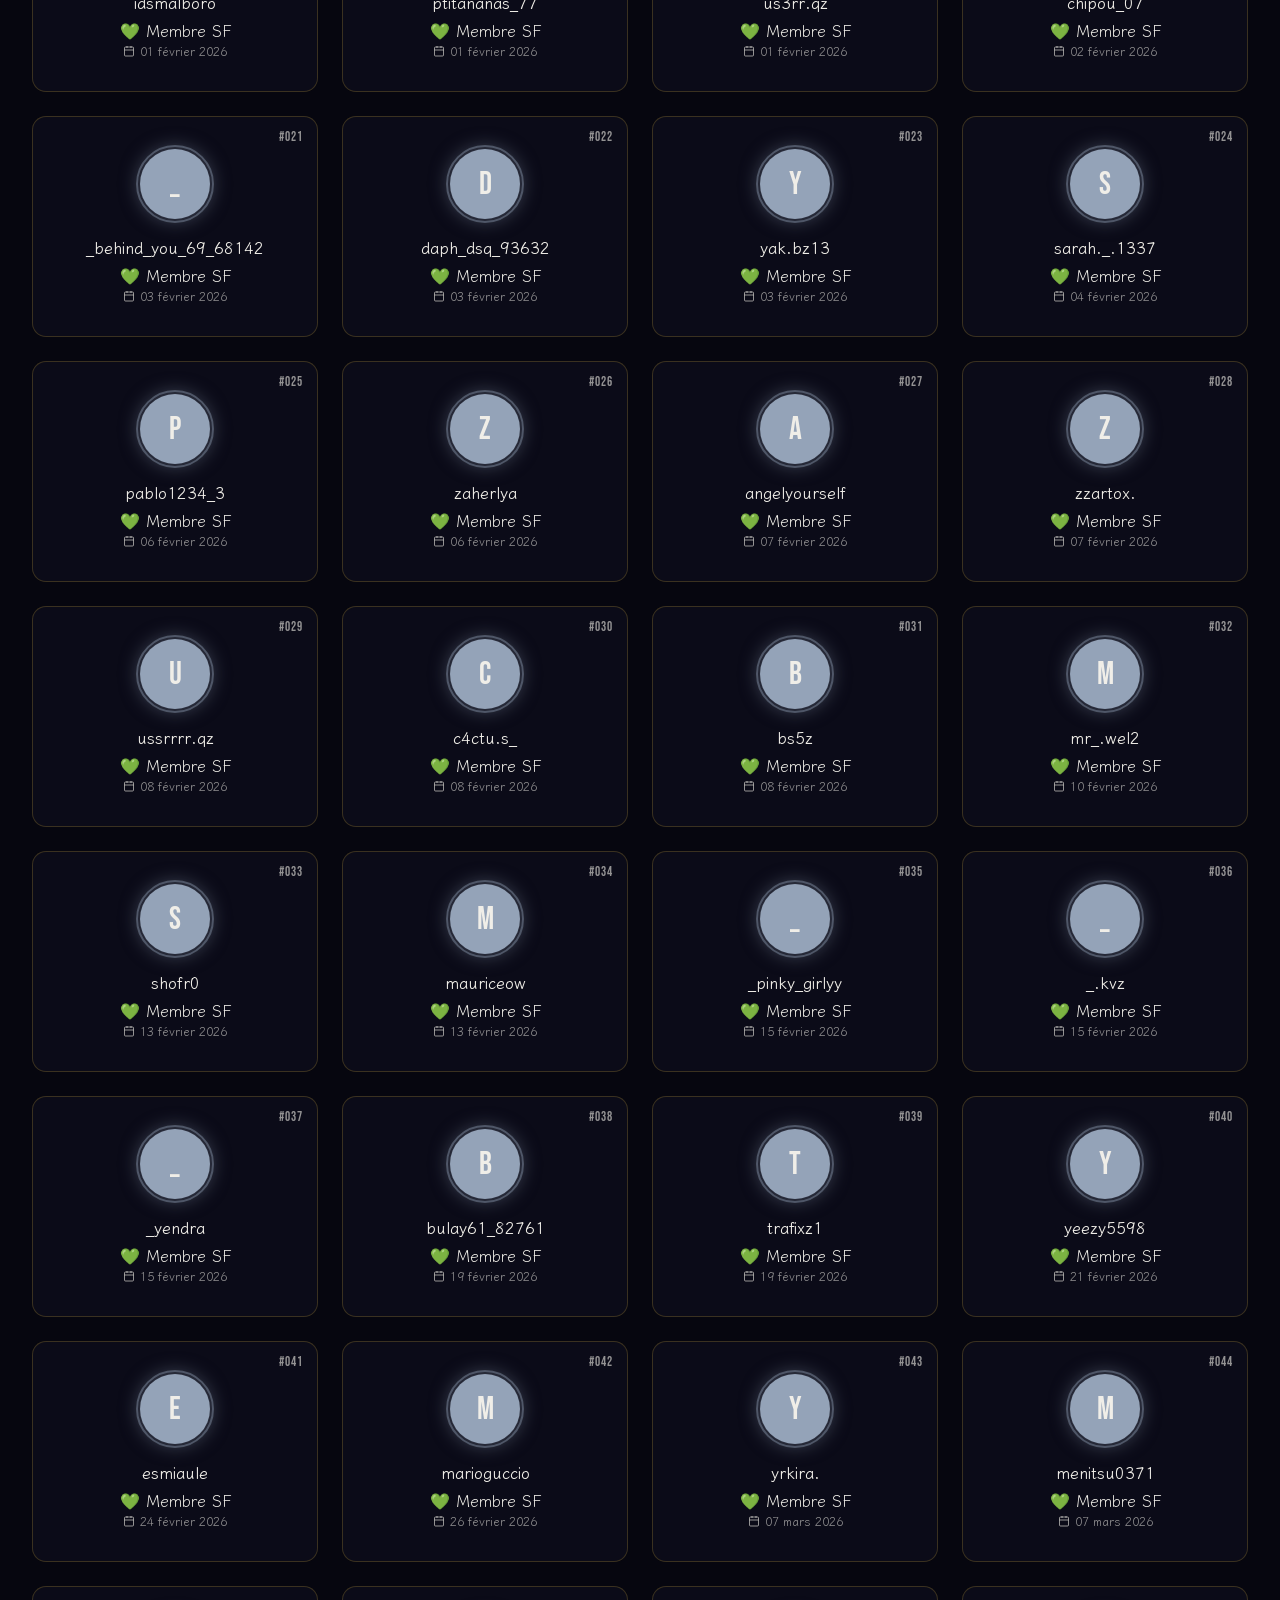
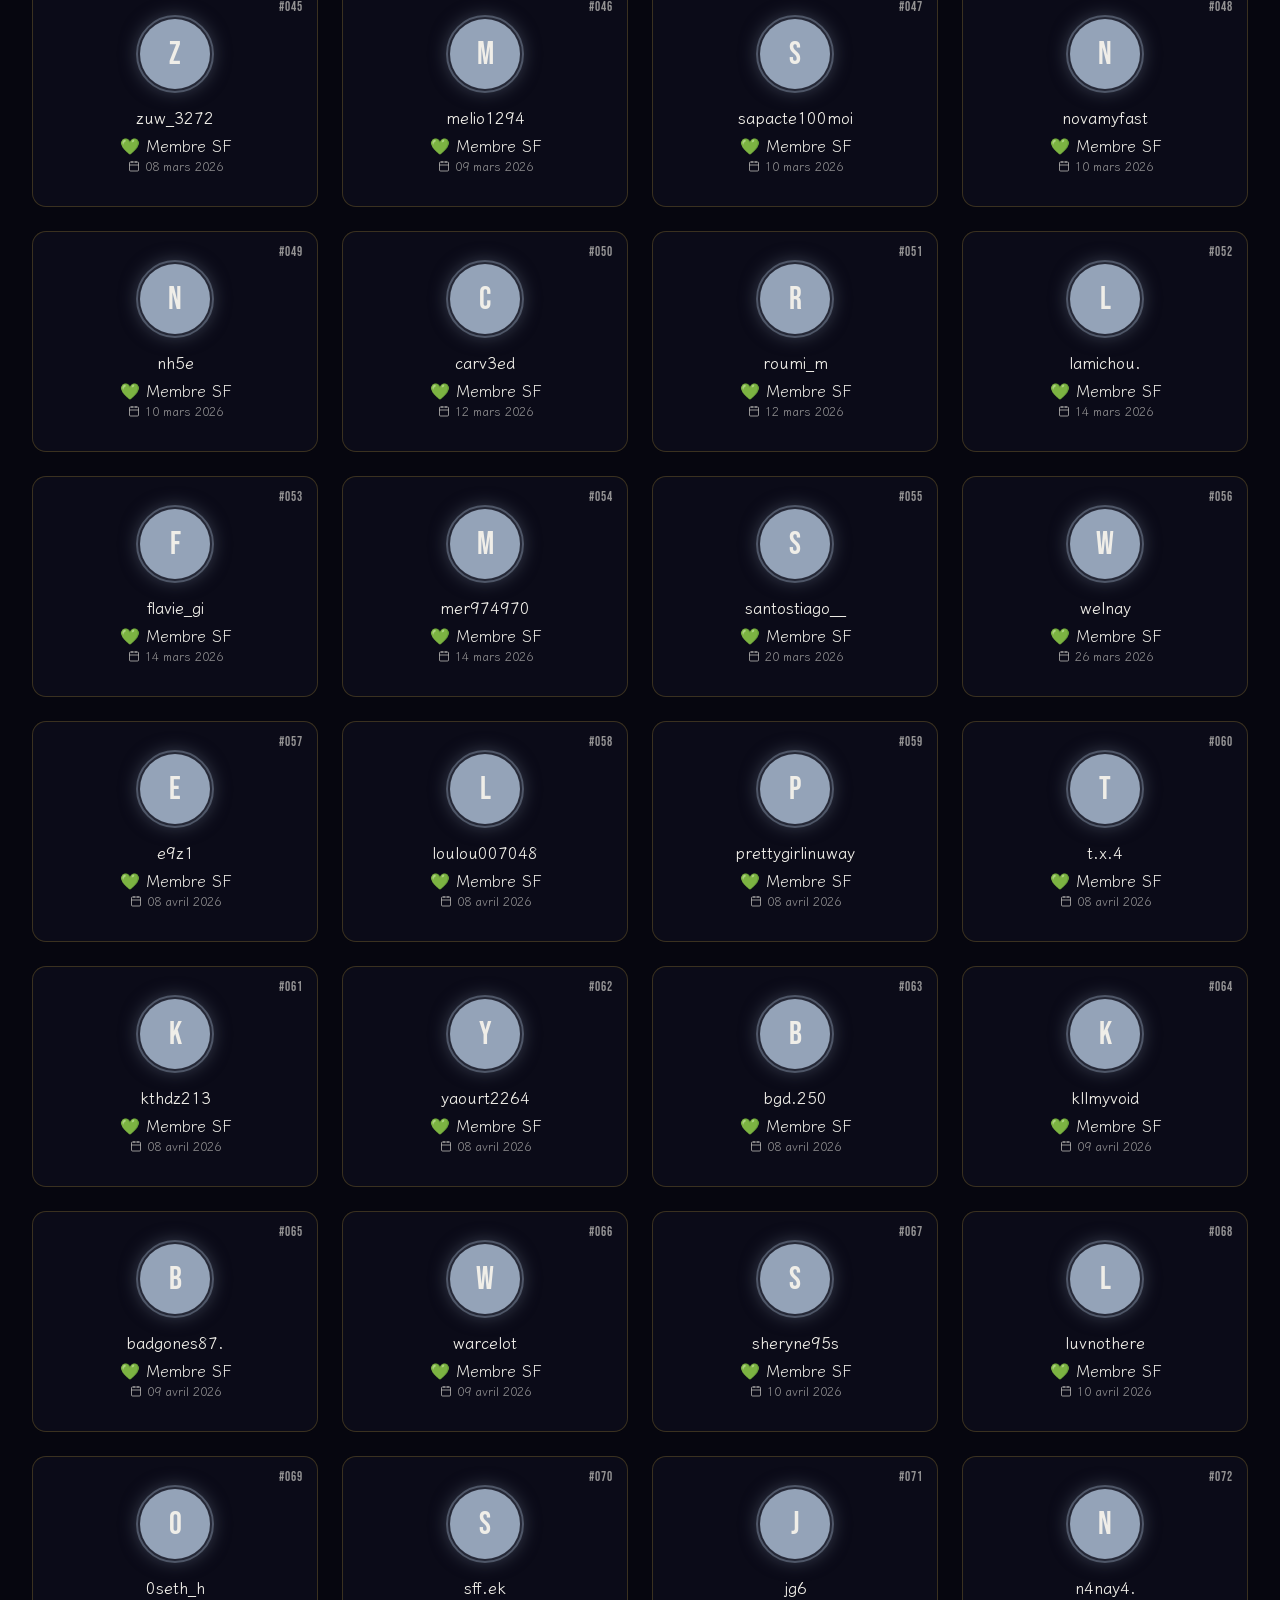
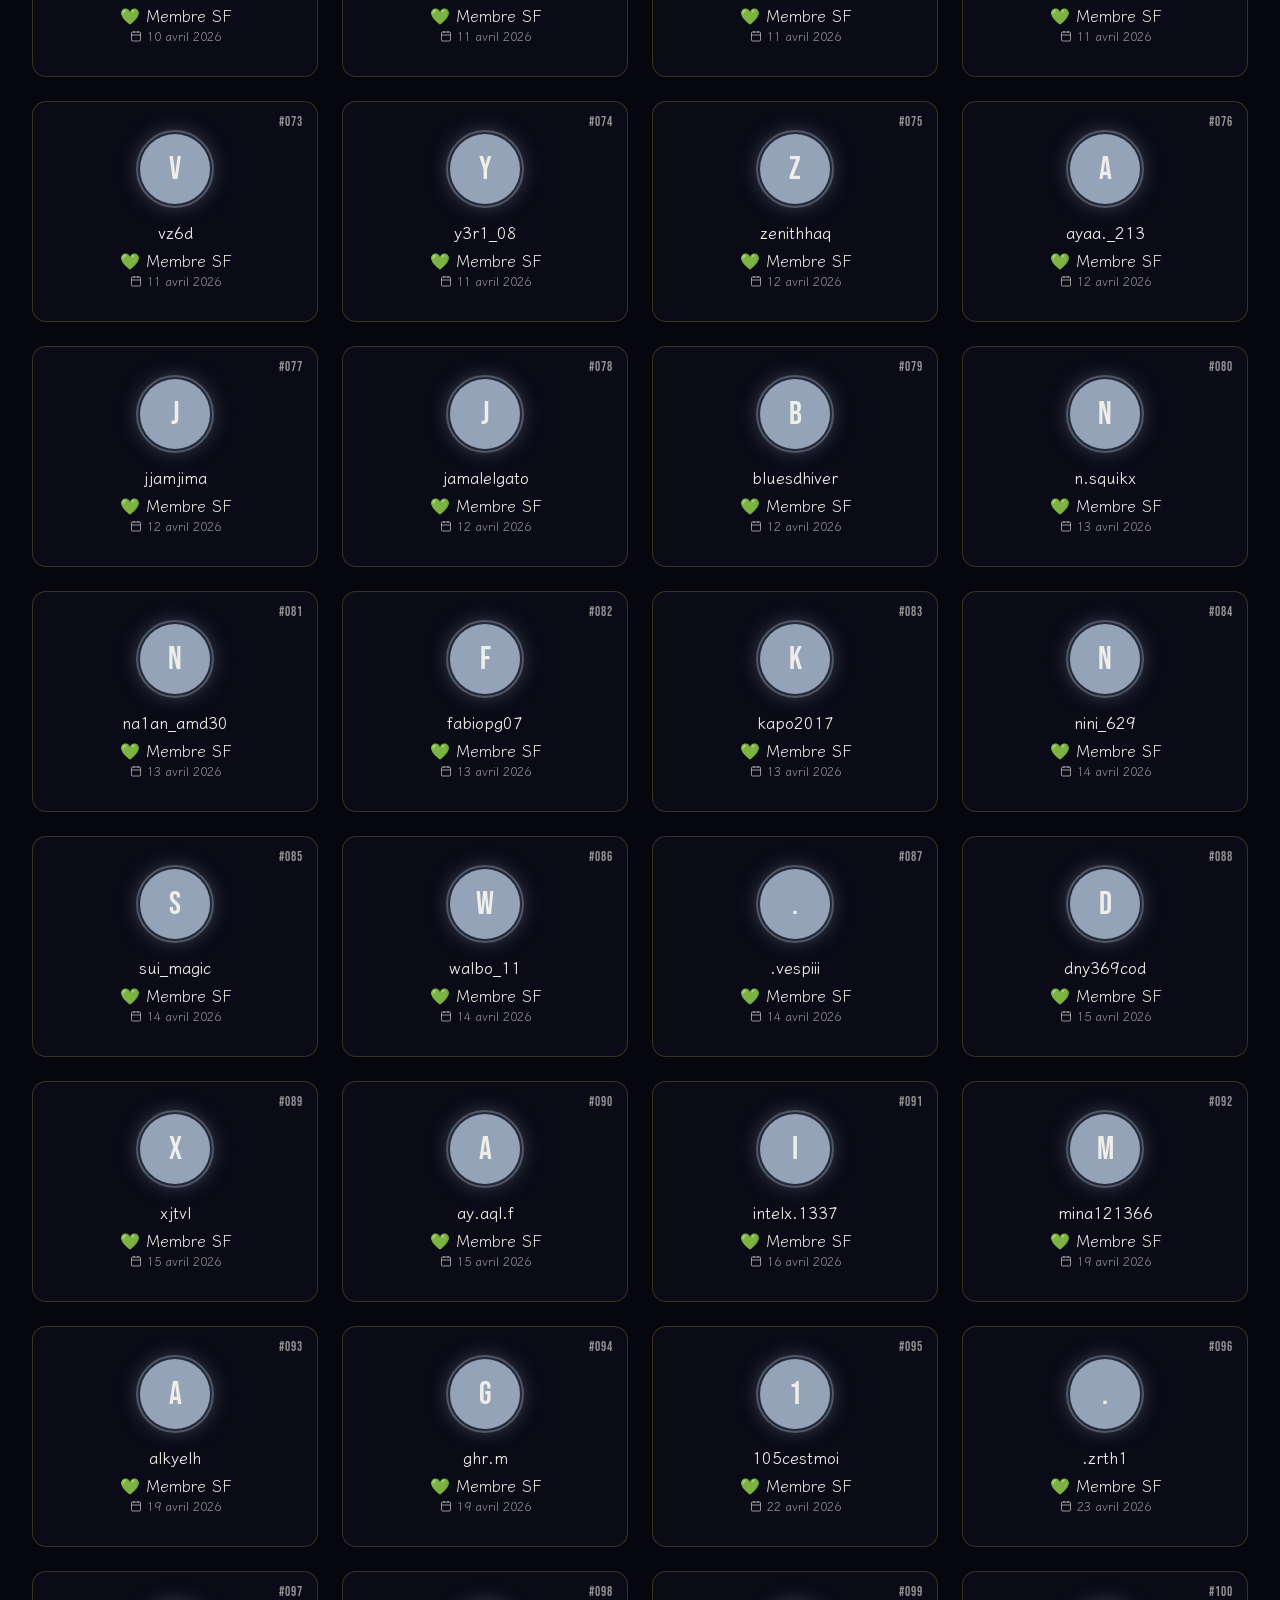
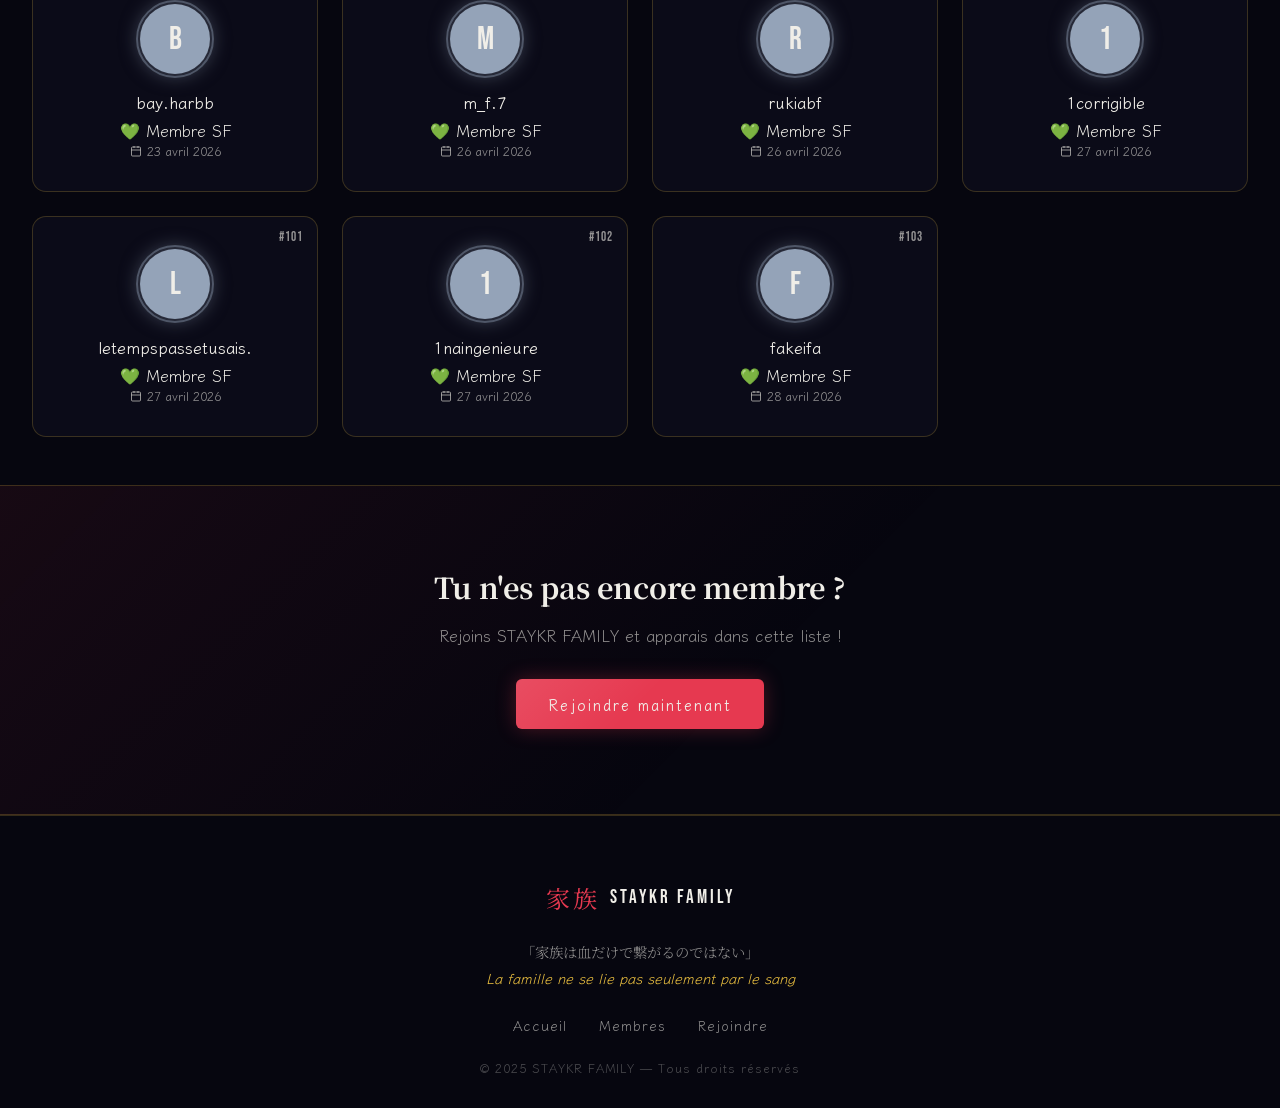
==== commit 95714004: "Update membres.html" ====
--- a/membres.html
+++ b/membres.html
@@ -100,12 +100,21 @@
   <script>
     let allMembers = [];
 
-    const colors = ['#ff6b9d','#c084fc','#60a5fa','#34d399','#fbbf24','#f87171','#a78bfa'];
+    // Couleurs par rôle
+    const roleColors = {
+      1: '#f5c842', // 👑 Owner — or
+      2: '#e8e8e8', // 🏆 Co owner — argent
+      3: '#ff6b35', // ⚙️ Administration — orange
+      4: '#e63950', // 🔥 Modérateur — rouge
+      5: '#60a5fa', // 🛠️ Helpeur — bleu
+      6: '#a78bfa', // 🎬 Vidéaste — violet
+      7: '#f472b6', // 💎 Server Booster — rose
+      8: '#34d399', // 🎤 Perm Voc — vert
+      9: '#94a3b8', // 💚 Membre SF — gris
+    };
 
-    function getColor(username) {
-      let hash = 0;
-      for (let c of username) hash += c.charCodeAt(0);
-      return colors[hash % colors.length];
+    function getColor(m) {
+      return roleColors[m.role_priority || 9] || '#94a3b8';
     }
 
     function renderMembers(members) {
@@ -121,10 +130,12 @@
       empty.style.display = 'none';
 
       grid.innerHTML = members.map((m, i) => {
-        const color = getColor(m.username);
+        const color = getColor(m);
         const date = new Date(m.joined_at);
         const dateStr = date.toLocaleDateString('fr-FR', { day: '2-digit', month: 'long', year: 'numeric' });
         const num = String(i + 1).padStart(3, '0');
+        const roleEmoji = m.role_emoji || '💚';
+        const roleName  = m.role_name  || 'Membre SF';
         return `
           <div class="member-card reveal-up" style="--delay:${(i % 12) * 0.05}s">
             <div class="member-card-num">#${num}</div>
@@ -134,7 +145,7 @@
             </div>
             <div class="member-card-body">
               <h3 class="member-card-name">${m.username}</h3>
-              <p class="member-card-id">ID: ${m.discord_id}</p>
+              <span class="member-role-badge" style="--color:${color}">${roleEmoji} ${roleName}</span>
               <p class="member-card-date">
                 <svg width="12" height="12" viewBox="0 0 24 24" fill="none" stroke="currentColor" stroke-width="2"><rect x="3" y="4" width="18" height="18" rx="2"/><line x1="16" y1="2" x2="16" y2="6"/><line x1="8" y1="2" x2="8" y2="6"/><line x1="3" y1="10" x2="21" y2="10"/></svg>
                 ${dateStr}
@@ -147,13 +158,21 @@
       revealElements();
     }
 
-    // Chargement depuis membres-data.js (compatible GitHub Pages ✅)
-    allMembers = [...MEMBRES_DATA].reverse();
+    // Tri par rôle (plus haut en premier), puis par date pour les égalités
+    allMembers = [...MEMBRES_DATA].sort((a, b) => {
+      const pa = a.role_priority || 9;
+      const pb = b.role_priority || 9;
+      if (pa !== pb) return pa - pb;
+      return new Date(a.joined_at) - new Date(b.joined_at);
+    });
     renderMembers(allMembers);
 
     document.getElementById('searchInput').addEventListener('input', function() {
       const q = this.value.toLowerCase().trim();
-      const filtered = q ? allMembers.filter(m => m.username.toLowerCase().includes(q)) : allMembers;
+      const filtered = q ? allMembers.filter(m =>
+        m.username.toLowerCase().includes(q) ||
+        (m.role_name || '').toLowerCase().includes(q)
+      ) : allMembers;
       renderMembers(filtered);
     });
   </script>
